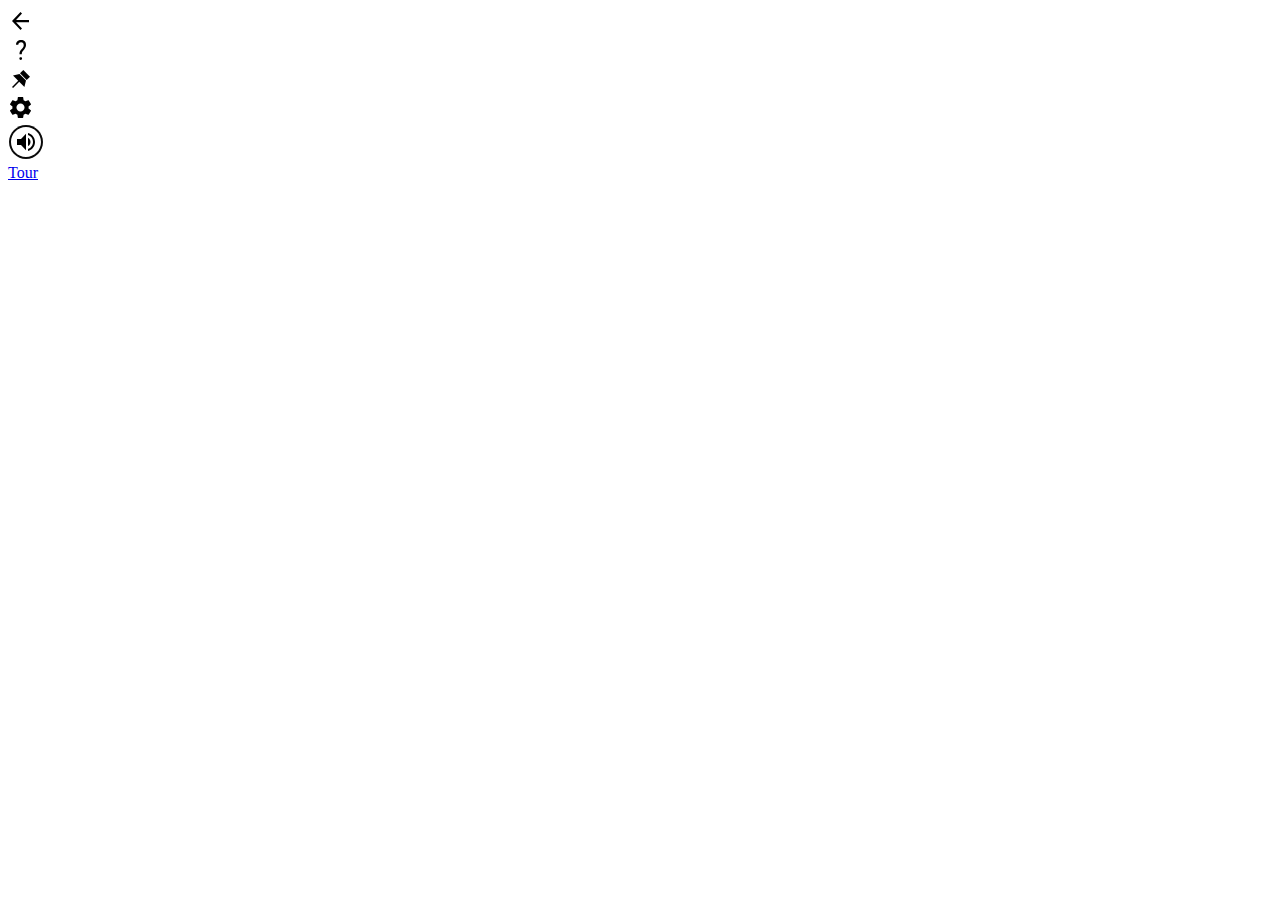
==== index.html @ f23e19cd "Aufgabe4" ====
<!DOCTYPE html>
<html lang="en">

<head>
    <meta charset="UTF-8">
    <meta name="viewport" content="width=device-width, initial-scale=1.0">

    <title>Lucas-Cranach-Archive</title>
</head>

<body>
    <header>
        <nav>
            <li><img src="../icons/back.svg" /></li>
            <li><img src="../icons/help.svg" /></li>
            <li><img src="../icons/pin.svg" /></li>
            <li><img src="../icons/settings.svg" /></li>
            <li><img src="../icons/speaker.svg" /></li>
            <a href="/">Tour</a>
        </nav>
    </header>

</body>
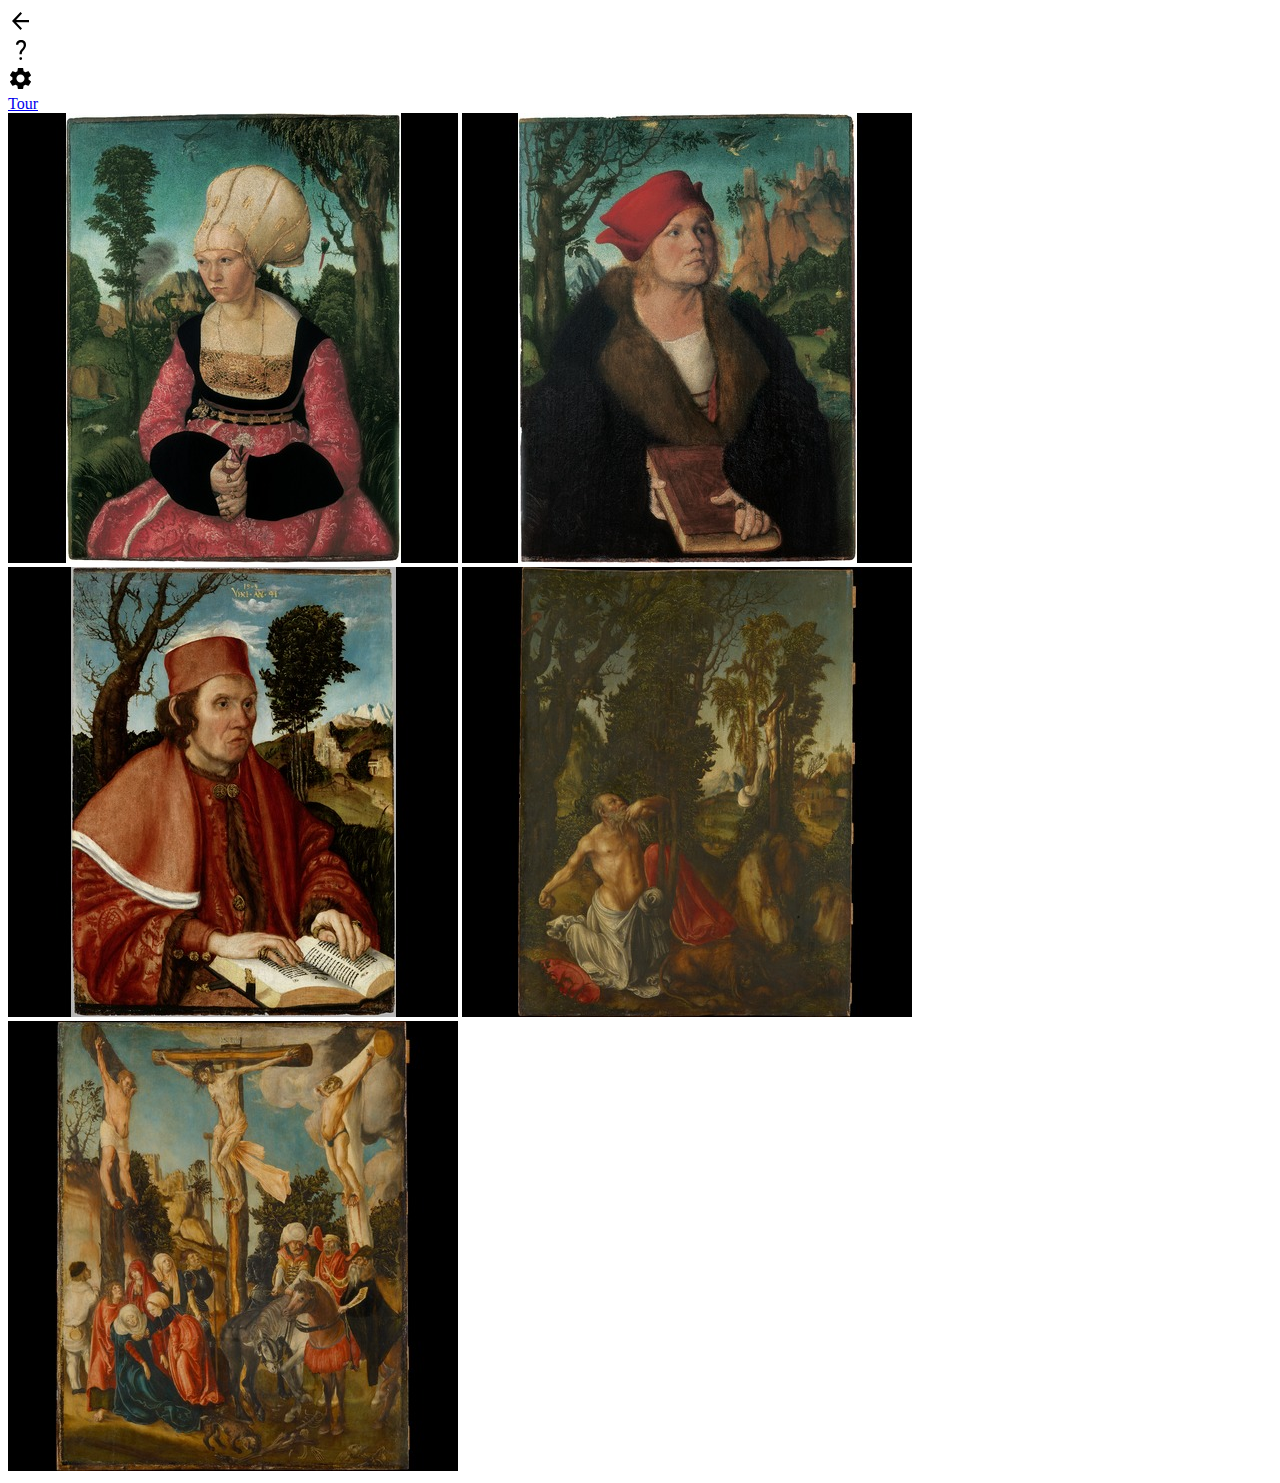
==== commit 6eb03090: "Aufgabe4_1" ====
--- a/index.html
+++ b/index.html
@@ -13,11 +13,15 @@
         <nav>
             <li><img src="../icons/back.svg" /></li>
             <li><img src="../icons/help.svg" /></li>
-            <li><img src="../icons/pin.svg" /></li>
             <li><img src="../icons/settings.svg" /></li>
-            <li><img src="../icons/speaker.svg" /></li>
             <a href="/">Tour</a>
         </nav>
     </header>
-
+    <div>
+        <img src="/img/bildnis-der-anna-cuspinian.jpg" alt="bildnis-der-anna-cuspinian">
+        <img src="/img/bildnis-des-johannes-cuspinian.jpg" alt="bildnis-des-johannes-cuspinian">
+        <img src="/img/bildnis-eines-juristen.jpg" alt="bildnis-eines juristen">
+        <img src="/img/buessender-hl-hieronymus.jpg" alt="buessender-hl-hieronymus">
+        <a href="../kreuzigung-christi.html"><img src="/img/kreuzigung-christi.jpg" alt="kreuzigung-christi"></a>
+    </div>
 </body>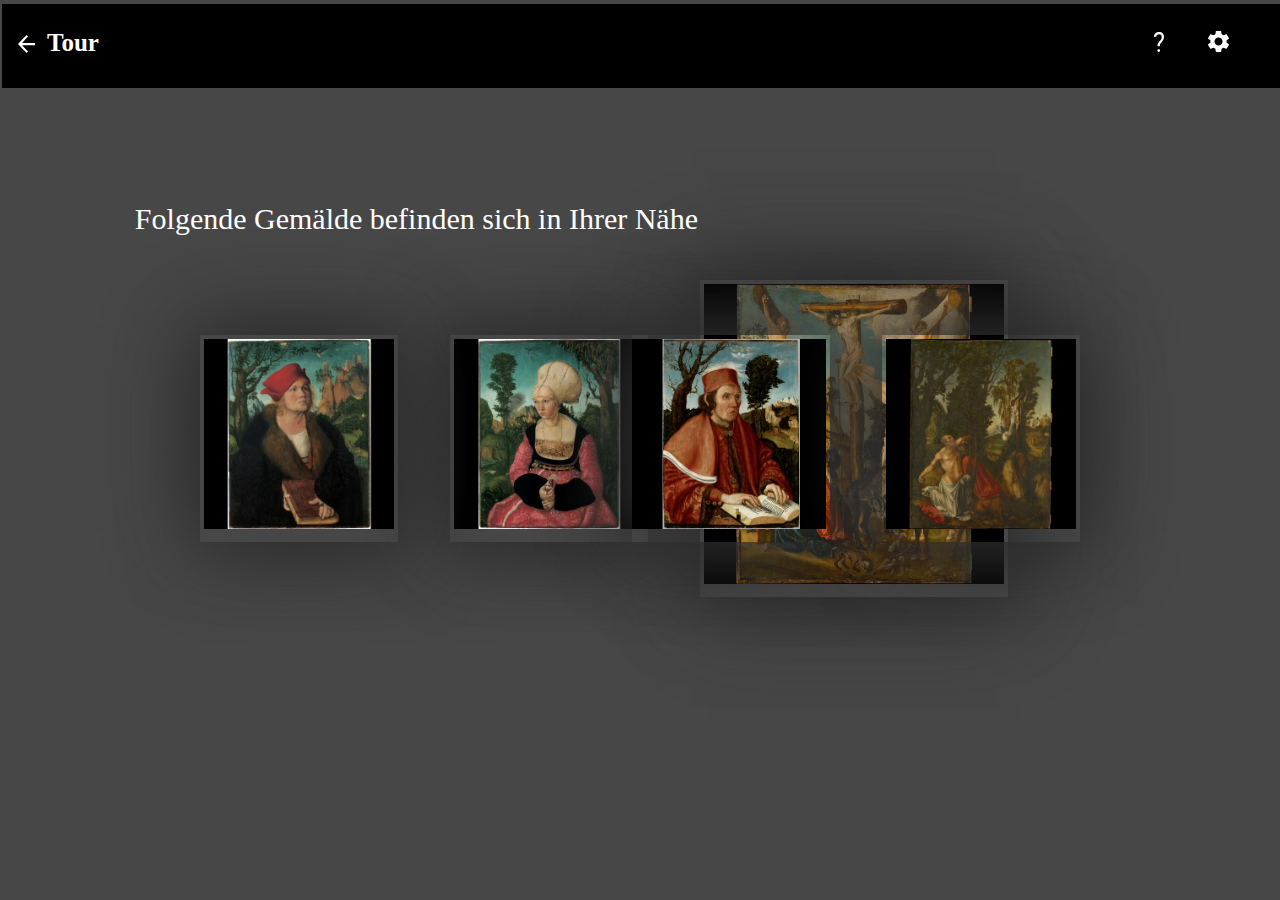
==== commit fe275232: "Neu4" ====
--- a/index.html
+++ b/index.html
@@ -4,24 +4,42 @@
 <head>
     <meta charset="UTF-8">
     <meta name="viewport" content="width=device-width, initial-scale=1.0">
+    <link rel="stylesheet" href="kreuzigung-christi.css">
+
+    <style>
+        a {
+            color: white
+        }
+    </style>
 
     <title>Lucas-Cranach-Archive</title>
 </head>
 
 <body>
+    <div id="blackRow">&nbsp;</div>
     <header>
         <nav>
-            <li><img src="../icons/back.svg" /></li>
-            <li><img src="../icons/help.svg" /></li>
-            <li><img src="../icons/settings.svg" /></li>
-            <a href="/">Tour</a>
+            <h1>
+                <a id="back"><img src="../icons/back.svg"></a>
+                <a id="tour" href="/" style="text-decoration: none;">Tour</a>
+                <a id="help"><img src="../icons/help.svg"></a>
+                <a id="setting"><img src="../icons/settings.svg"></a>
+            </h1>
         </nav>
     </header>
-    <div>
-        <img src="/img/bildnis-der-anna-cuspinian.jpg" alt="bildnis-der-anna-cuspinian">
-        <img src="/img/bildnis-des-johannes-cuspinian.jpg" alt="bildnis-des-johannes-cuspinian">
-        <img src="/img/bildnis-eines-juristen.jpg" alt="bildnis-eines juristen">
-        <img src="/img/buessender-hl-hieronymus.jpg" alt="buessender-hl-hieronymus">
-        <a href="../kreuzigung-christi.html"><img src="/img/kreuzigung-christi.jpg" alt="kreuzigung-christi"></a>
-    </div>
+
+
+    <a id="bild1" href="../kreuzigung-christi.html"><img src="/img/kreuzigung-christi.jpg" alt="kreuzigung-christi"
+            width="300px" height="300px"></a>
+    <a id="bild2"><img src="/img/bildnis-der-anna-cuspinian.jpg" alt="bildnis-der-anna-cuspinian" width="190px"
+            height="190px"></a>
+    <a id="bild3"><img src="/img/bildnis-des-johannes-cuspinian.jpg" alt="bildnis-des-johannes-cuspinian" width="190px"
+            height="190px"></a>
+    <a id="bild4"><img src="/img/bildnis-eines-juristen.jpg" alt="bildnis-eines juristen" width="190px"
+            height="190px"></a>
+    <a id="bild5"><img src="/img/buessender-hl-hieronymus.jpg" alt="buessender-hl-hieronymus" width="190px"
+            height="190px"></a>
+
+
+    <text id="text">Folgende Gemälde befinden sich in Ihrer Nähe</text>
 </body>--- a/kreuzigung-christi.css
+++ b/kreuzigung-christi.css
@@ -0,0 +1,109 @@
+*{margin-top: 0px;
+    margin-bottom: 5px;
+padding: 2px;}
+
+body { 
+    background-color: rgb(71, 71, 71);
+    left:25px;
+ }
+
+ #Table{
+    margin-left: 20px;
+}
+
+
+  #blackRow {
+      background-color: black;
+      height: 80px;
+      width: 1800px;
+      margin-left: -10px;
+    }
+
+
+
+    #back{
+        position: absolute;
+        top:27px;
+        left:10px;
+
+    }
+
+    #tour{
+        position: absolute;
+        top:27px;
+        font-size: 25px;
+        left:45px;
+ }
+
+    #setting{
+        position: absolute;
+        top:25px;
+        right:45px;
+    }
+
+
+    #help{
+        position: absolute;
+        top:25px;
+        right:105px;
+        
+    }
+
+    #pin{
+        position: absolute;
+        top:25px;
+        right:165px;
+    }
+
+     
+    #text{
+        position: absolute;
+        top:200px;
+        right:580px;
+        color:white;
+        font-size: 30px;
+        
+        
+    }
+
+    #bild1{
+        position: absolute;
+        top: 280px;
+        left: 700px;
+        box-shadow: -10px -10px 80px #2e2e2e,
+                    10px 10px 80px #2e2e2e;
+    }
+
+    #bild2{
+        position: absolute;
+         top: 335px;
+        left: 450px;
+        box-shadow: -10px -10px 80px #2e2e2e,
+        10px 10px 80px #2e2e2e;
+    }
+
+    #bild3{
+        position: absolute;
+         top: 335px;
+        left: 200px;
+        box-shadow: -10px -10px 80px #2e2e2e,
+        10px 10px 80px #2e2e2e;
+    }
+
+
+    #bild4{
+        position: absolute;
+         top: 335px;
+        right: 450px;
+        box-shadow: -10px -10px 80px #2e2e2e,
+        10px 10px 80px #2e2e2e;
+    }
+
+
+    #bild5{
+        position: absolute;
+         top: 335px;
+        right: 200px;
+        box-shadow: -10px -10px 80px #2e2e2e,
+        10px 10px 80px #2e2e2e;
+    }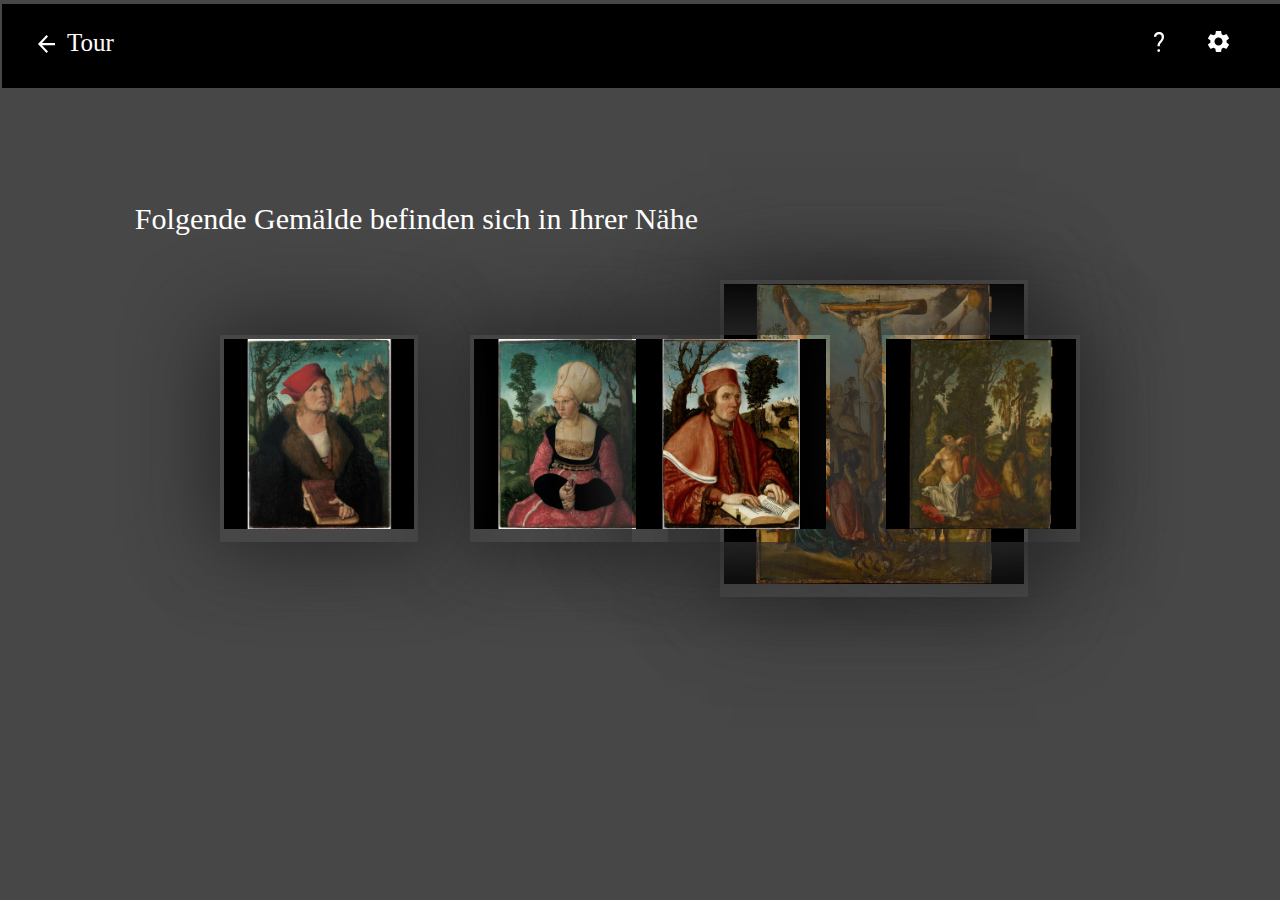
==== commit 5992df52: "Korrigiert" ====
--- a/index.html
+++ b/index.html
@@ -6,40 +6,33 @@
     <meta name="viewport" content="width=device-width, initial-scale=1.0">
     <link rel="stylesheet" href="kreuzigung-christi.css">
 
-    <style>
-        a {
-            color: white
-        }
-    </style>
-
-    <title>Lucas-Cranach-Archive</title>
+    <title>"Kreuzigung Christi, sog. "Schottenkreuzigung"</title>
 </head>
 
 <body>
     <div id="blackRow">&nbsp;</div>
     <header>
         <nav>
-            <h1>
-                <a id="back"><img src="../icons/back.svg"></a>
-                <a id="tour" href="/" style="text-decoration: none;">Tour</a>
-                <a id="help"><img src="../icons/help.svg"></a>
-                <a id="setting"><img src="../icons/settings.svg"></a>
-            </h1>
+            <a id="back" href="/"><img src="icons/back.svg" alt="Back"></a>
+            <a id="tour" href="/" style="text-decoration: none;" alt="tour">Tour</a>
+            <a id="help" href="/"><img src="icons/help.svg" alt="Help"></a>
+            <a id="setting" href="/"><img src="icons/settings.svg" alt="Setting"></a>
         </nav>
     </header>
 
+    <p><text id="text">Folgende Gemälde befinden sich in Ihrer Nähe</text></p>
 
-    <a id="bild1" href="../kreuzigung-christi.html"><img src="/img/kreuzigung-christi.jpg" alt="kreuzigung-christi"
-            width="300px" height="300px"></a>
-    <a id="bild2"><img src="/img/bildnis-der-anna-cuspinian.jpg" alt="bildnis-der-anna-cuspinian" width="190px"
-            height="190px"></a>
-    <a id="bild3"><img src="/img/bildnis-des-johannes-cuspinian.jpg" alt="bildnis-des-johannes-cuspinian" width="190px"
-            height="190px"></a>
-    <a id="bild4"><img src="/img/bildnis-eines-juristen.jpg" alt="bildnis-eines juristen" width="190px"
-            height="190px"></a>
-    <a id="bild5"><img src="/img/buessender-hl-hieronymus.jpg" alt="buessender-hl-hieronymus" width="190px"
-            height="190px"></a>
+    <div>
+        <figure><a id="bild1" href="../kreuzigung-christi.html"><img src="/img/kreuzigung-christi.jpg"
+                    alt="kreuzigung-christi" width="300px" height="300px"></a></figure>
+        <figure><a id="bild2"><img src="/img/bildnis-der-anna-cuspinian.jpg" alt="bildnis-der-anna-cuspinian"
+                    width="190px" height="190px"></a></figure>
+        <figure><a id="bild3"><img src="/img/bildnis-des-johannes-cuspinian.jpg" alt="bildnis-des-johannes-cuspinian"
+                    width="190px" height="190px"></a></figure>
+        <figure><a id="bild4"><img src="/img/bildnis-eines-juristen.jpg" alt="bildnis-eines juristen" width="190px"
+                    height="190px"></a></figure>
+        <figure><a id="bild5"><img src="/img/buessender-hl-hieronymus.jpg" alt="buessender-hl-hieronymus" width="190px"
+                    height="190px"></a></figure>
+    </div>
 
-
-    <text id="text">Folgende Gemälde befinden sich in Ihrer Nähe</text>
 </body>--- a/kreuzigung-christi.css
+++ b/kreuzigung-christi.css
@@ -6,6 +6,64 @@
     background-color: rgb(71, 71, 71);
     left:25px;
  }
+
+ h1{
+    color: white;
+    margin-left: 20px;
+}
+
+h2 {
+    color: #FFFFFF;
+    margin-left: 20px;
+}
+
+h3 {
+    color: #FFFFFF;
+    margin-left: 20px;
+}
+
+tr {
+    color: white
+}
+
+th {
+    text-align: left;
+    color: black
+}
+
+td {
+    text-align: left;
+    color: black
+}
+
+li {
+    color: white;
+    margin-left: 20px;
+}
+
+ol {
+    margin-left: 20px;
+}
+
+ul {
+    margin-left: 20px;
+}
+
+p {
+    color: white;
+    margin-left: 20px;
+}
+
+
+a {
+    color: white;
+    margin-left: 20px;
+}
+
+div {
+    color: white;
+    margin-left: 20px;
+}
 
  #Table{
     margin-left: 20px;
@@ -106,4 +164,4 @@
         right: 200px;
         box-shadow: -10px -10px 80px #2e2e2e,
         10px 10px 80px #2e2e2e;
-    }+    }
